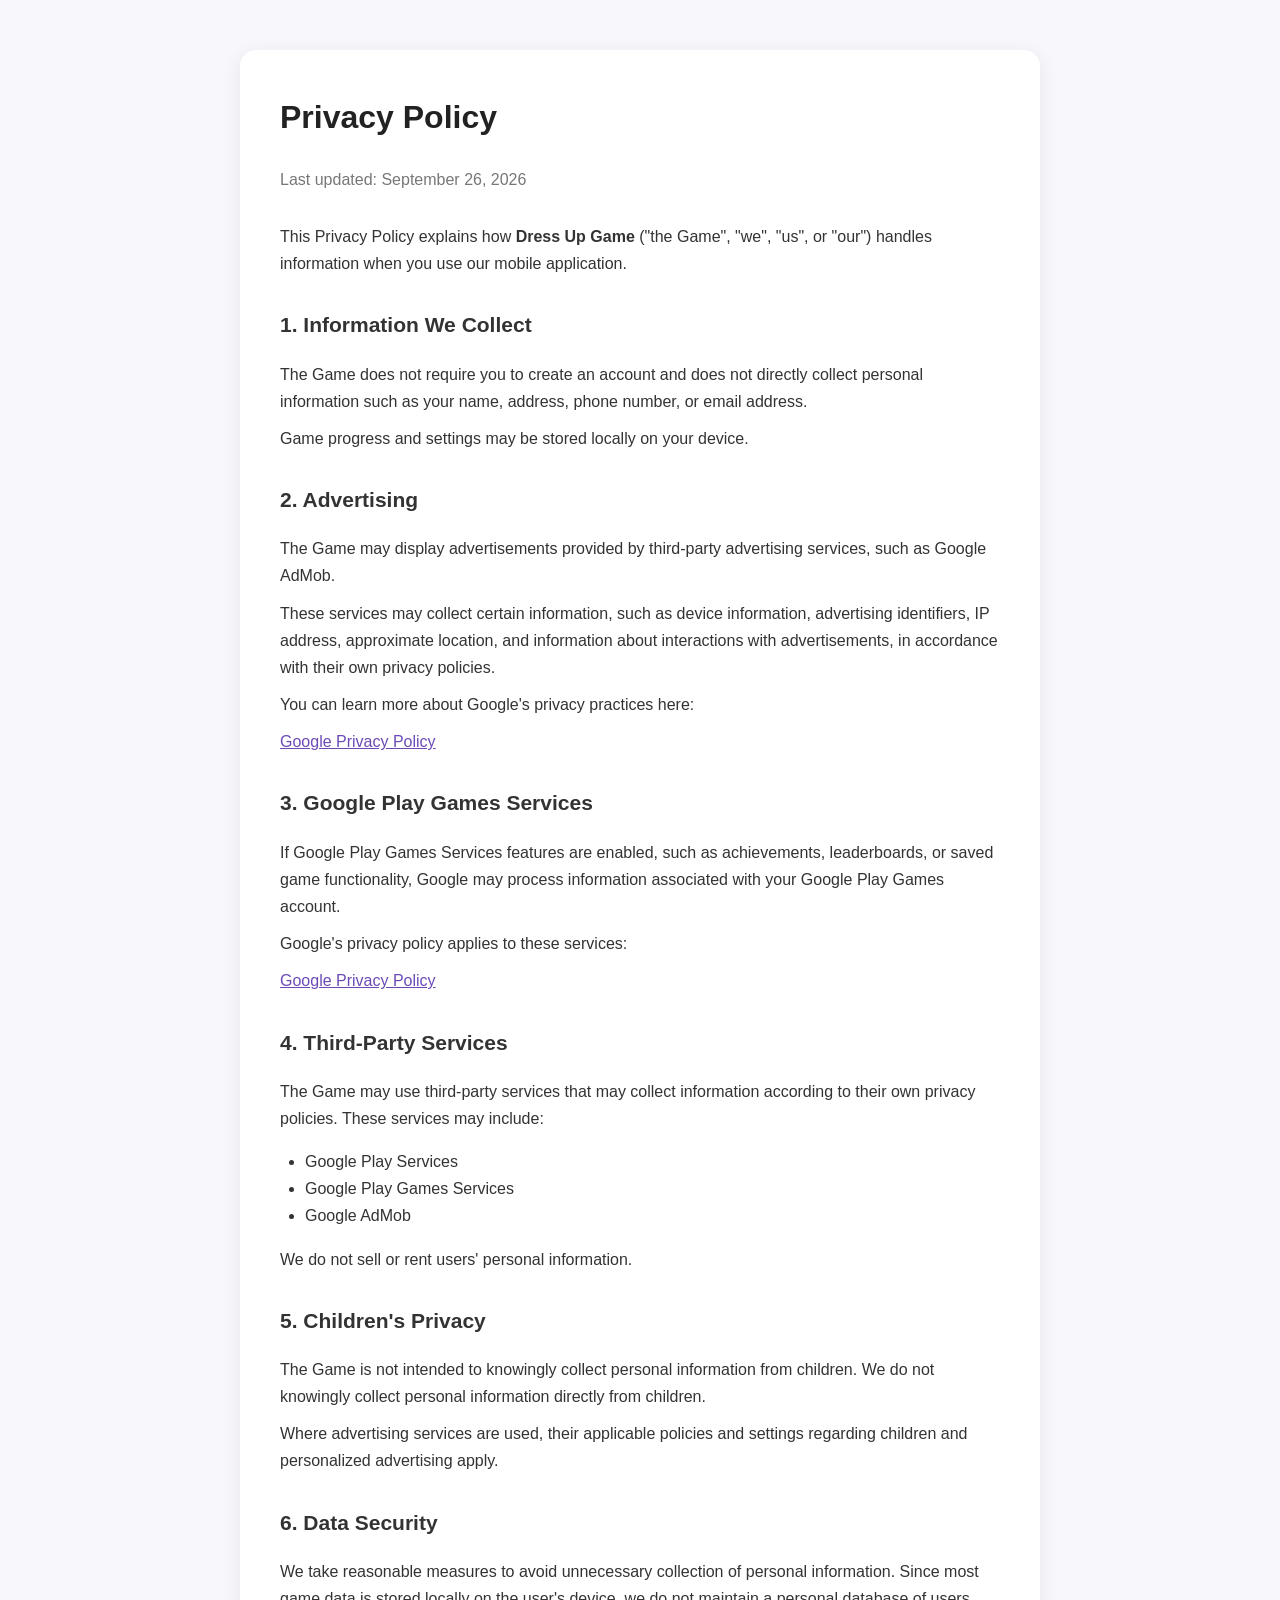
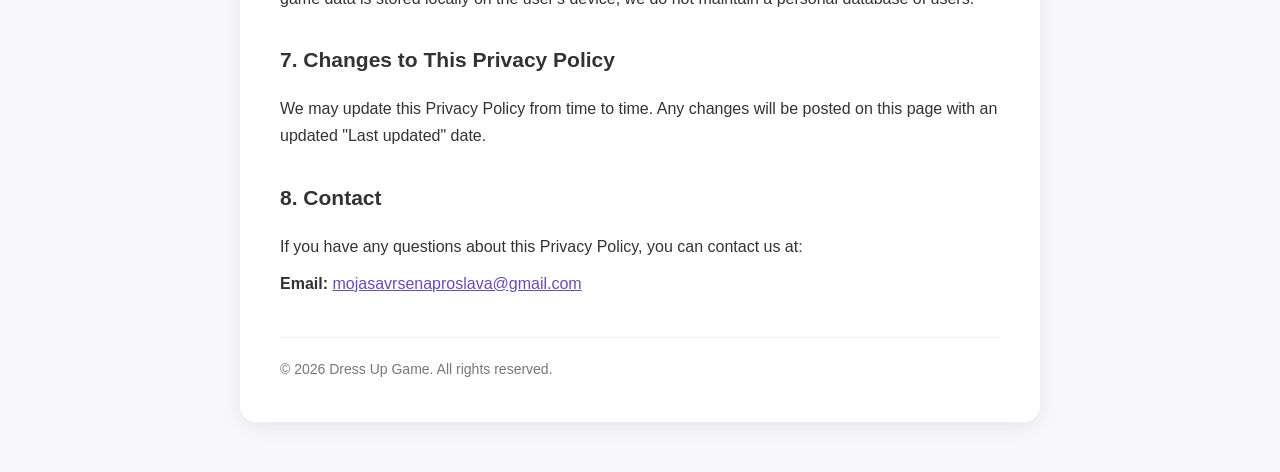
==== privacy.html @ 26f6de02 "Add privacy policy page for Dress Up Game" ====
<!DOCTYPE html>
<html lang="en">
<head>
    <meta charset="UTF-8">
    <meta name="viewport" content="width=device-width, initial-scale=1.0">

    <title>Privacy Policy - Dress Up Game</title>

    <style>
        * {
            box-sizing: border-box;
        }

        body {
            margin: 0;
            padding: 0;
            font-family: Arial, Helvetica, sans-serif;
            background: #f8f7fb;
            color: #333;
            line-height: 1.7;
        }

        .container {
            max-width: 800px;
            margin: 50px auto;
            padding: 40px;
            background: #fff;
            border-radius: 16px;
            box-shadow: 0 4px 20px rgba(0, 0, 0, 0.08);
        }

        h1 {
            margin-top: 0;
            color: #222;
            font-size: 32px;
        }

        h2 {
            margin-top: 30px;
            color: #333;
            font-size: 21px;
        }

        p {
            margin: 10px 0;
        }

        ul {
            padding-left: 25px;
        }

        .date {
            color: #777;
            margin-bottom: 30px;
        }

        a {
            color: #6c4ab6;
        }

        .footer {
            margin-top: 40px;
            padding-top: 20px;
            border-top: 1px solid #eee;
            color: #777;
            font-size: 14px;
        }

        @media (max-width: 600px) {
            .container {
                margin: 20px;
                padding: 25px;
            }

            h1 {
                font-size: 27px;
            }
        }
    </style>
</head>

<body>

<div class="container">

    <h1>Privacy Policy</h1>

    <p class="date">
        Last updated: September 26, 2026
    </p>

    <p>
        This Privacy Policy explains how <strong>Dress Up Game</strong>
        ("the Game", "we", "us", or "our") handles information when you
        use our mobile application.
    </p>

    <h2>1. Information We Collect</h2>

    <p>
        The Game does not require you to create an account and does not
        directly collect personal information such as your name, address,
        phone number, or email address.
    </p>

    <p>
        Game progress and settings may be stored locally on your device.
    </p>

    <h2>2. Advertising</h2>

    <p>
        The Game may display advertisements provided by third-party
        advertising services, such as Google AdMob.
    </p>

    <p>
        These services may collect certain information, such as device
        information, advertising identifiers, IP address, approximate
        location, and information about interactions with advertisements,
        in accordance with their own privacy policies.
    </p>

    <p>
        You can learn more about Google's privacy practices here:
    </p>

    <p>
        <a href="https://policies.google.com/privacy" target="_blank"
           rel="noopener noreferrer">
            Google Privacy Policy
        </a>
    </p>

    <h2>3. Google Play Games Services</h2>

    <p>
        If Google Play Games Services features are enabled, such as
        achievements, leaderboards, or saved game functionality, Google
        may process information associated with your Google Play Games
        account.
    </p>

    <p>
        Google's privacy policy applies to these services:
    </p>

    <p>
        <a href="https://policies.google.com/privacy" target="_blank"
           rel="noopener noreferrer">
            Google Privacy Policy
        </a>
    </p>

    <h2>4. Third-Party Services</h2>

    <p>
        The Game may use third-party services that may collect information
        according to their own privacy policies. These services may include:
    </p>

    <ul>
        <li>Google Play Services</li>
        <li>Google Play Games Services</li>
        <li>Google AdMob</li>
    </ul>

    <p>
        We do not sell or rent users' personal information.
    </p>

    <h2>5. Children's Privacy</h2>

    <p>
        The Game is not intended to knowingly collect personal information
        from children. We do not knowingly collect personal information
        directly from children.
    </p>

    <p>
        Where advertising services are used, their applicable policies and
        settings regarding children and personalized advertising apply.
    </p>

    <h2>6. Data Security</h2>

    <p>
        We take reasonable measures to avoid unnecessary collection of
        personal information. Since most game data is stored locally on
        the user's device, we do not maintain a personal database of users.
    </p>

    <h2>7. Changes to This Privacy Policy</h2>

    <p>
        We may update this Privacy Policy from time to time. Any changes
        will be posted on this page with an updated "Last updated" date.
    </p>

    <h2>8. Contact</h2>

    <p>
        If you have any questions about this Privacy Policy, you can
        contact us at:
    </p>

    <p>
        <strong>Email:</strong>
        <a href="mailto:mojasavrsenaproslava@gmail.com">
            mojasavrsenaproslava@gmail.com
        </a>
    </p>

    <div class="footer">
        &copy; 2026 Dress Up Game. All rights reserved.
    </div>

</div>

</body>
</html>
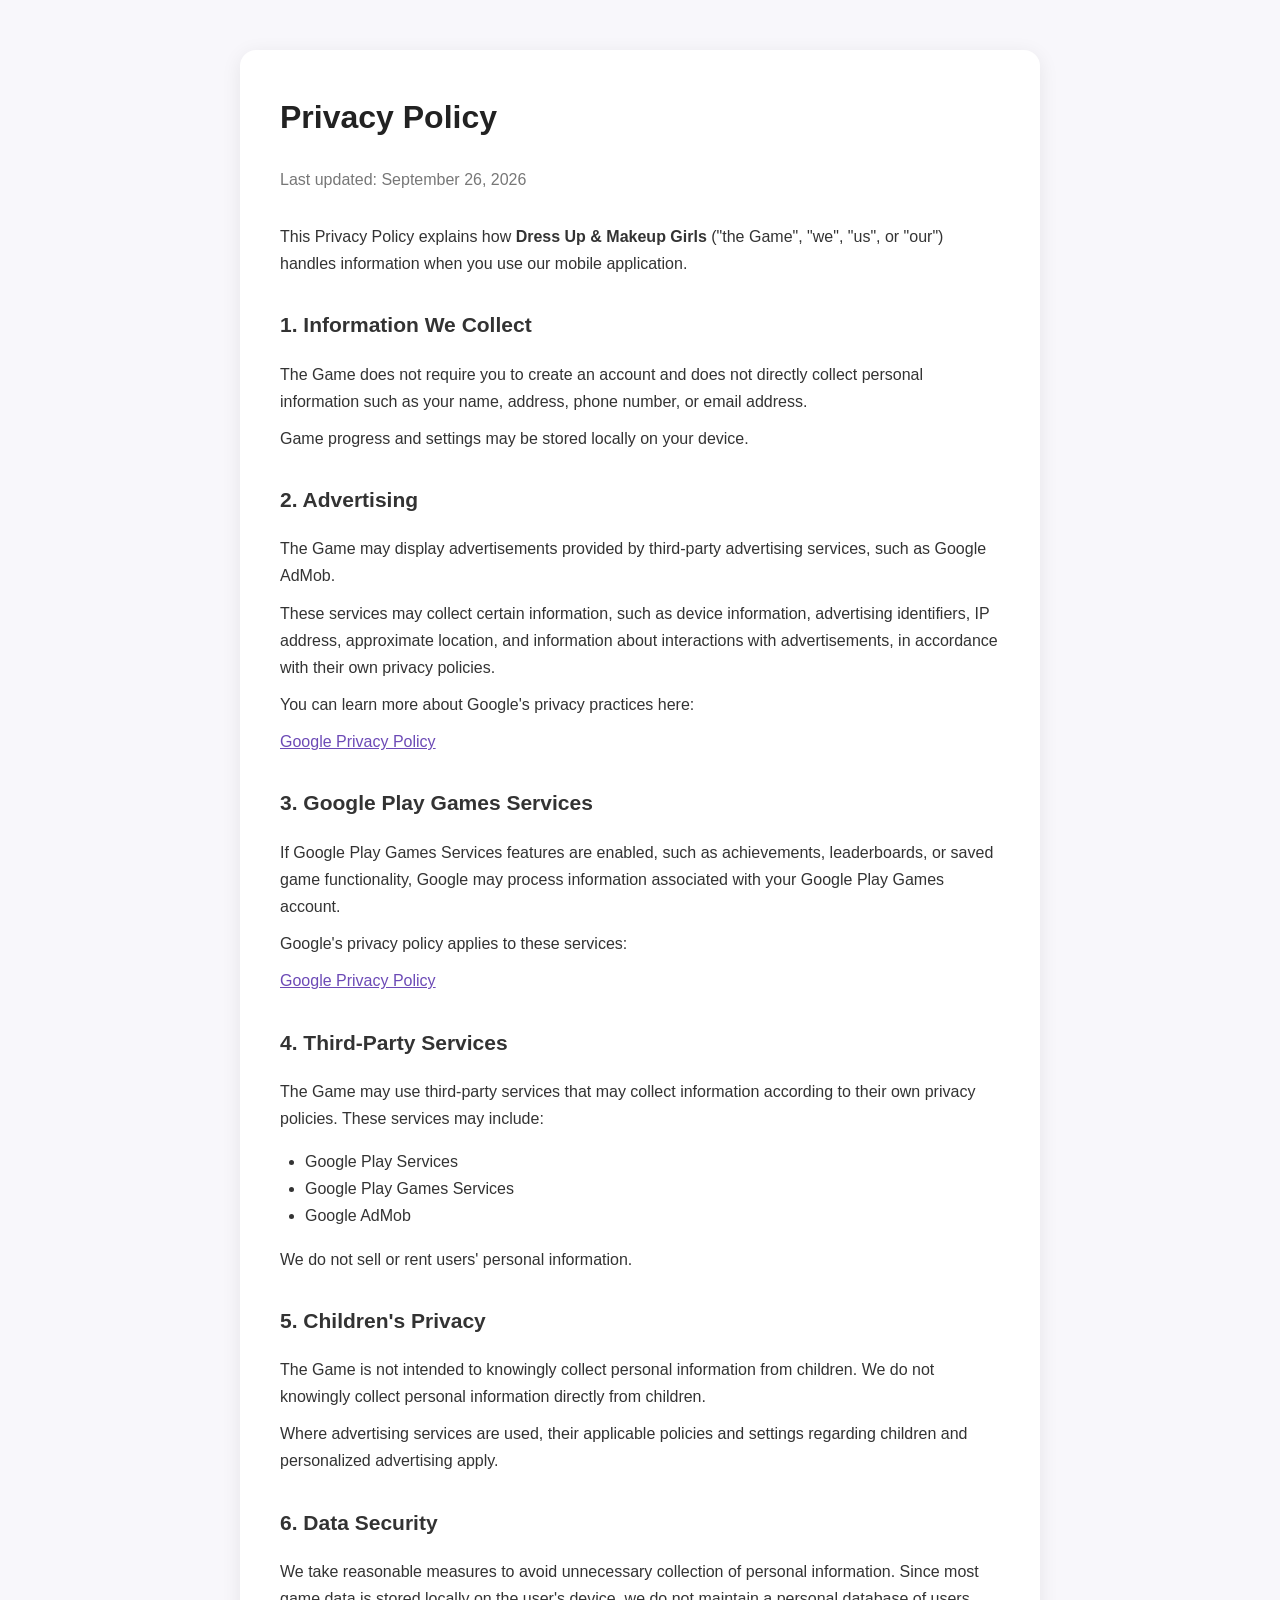
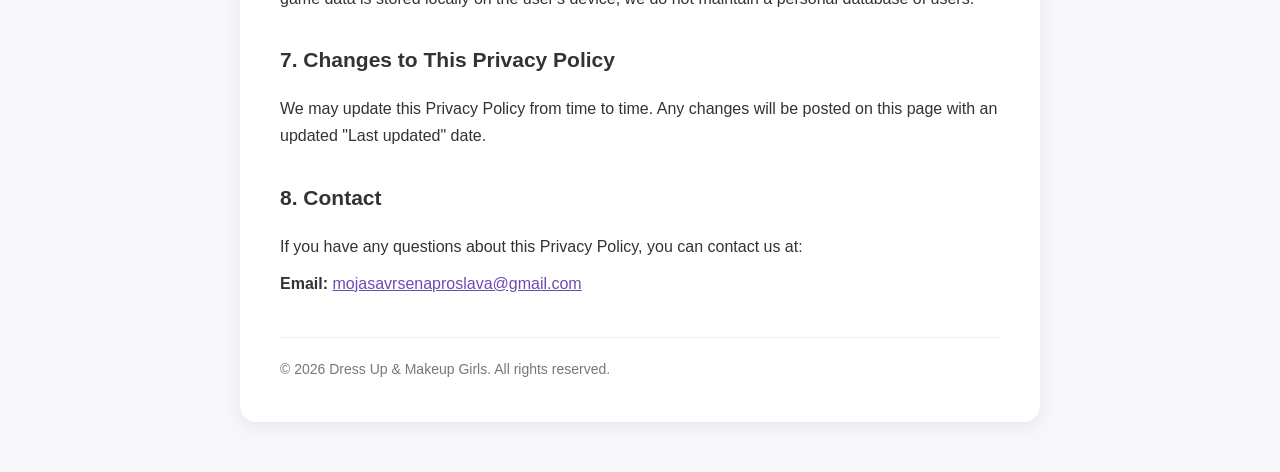
==== commit ae795bf0: "Update title and references to 'Dress Up Game'" ====
--- a/privacy.html
+++ b/privacy.html
@@ -4,7 +4,7 @@
     <meta charset="UTF-8">
     <meta name="viewport" content="width=device-width, initial-scale=1.0">
 
-    <title>Privacy Policy - Dress Up Game</title>
+    <title>Privacy Policy - Dress Up & Makeup Girls</title>
 
     <style>
         * {
@@ -90,7 +90,7 @@
     </p>
 
     <p>
-        This Privacy Policy explains how <strong>Dress Up Game</strong>
+        This Privacy Policy explains how <strong>Dress Up & Makeup Girls</strong>
         ("the Game", "we", "us", or "our") handles information when you
         use our mobile application.
     </p>
@@ -212,7 +212,7 @@
     </p>
 
     <div class="footer">
-        &copy; 2026 Dress Up Game. All rights reserved.
+        &copy; 2026 Dress Up & Makeup Girls. All rights reserved.
     </div>
 
 </div>
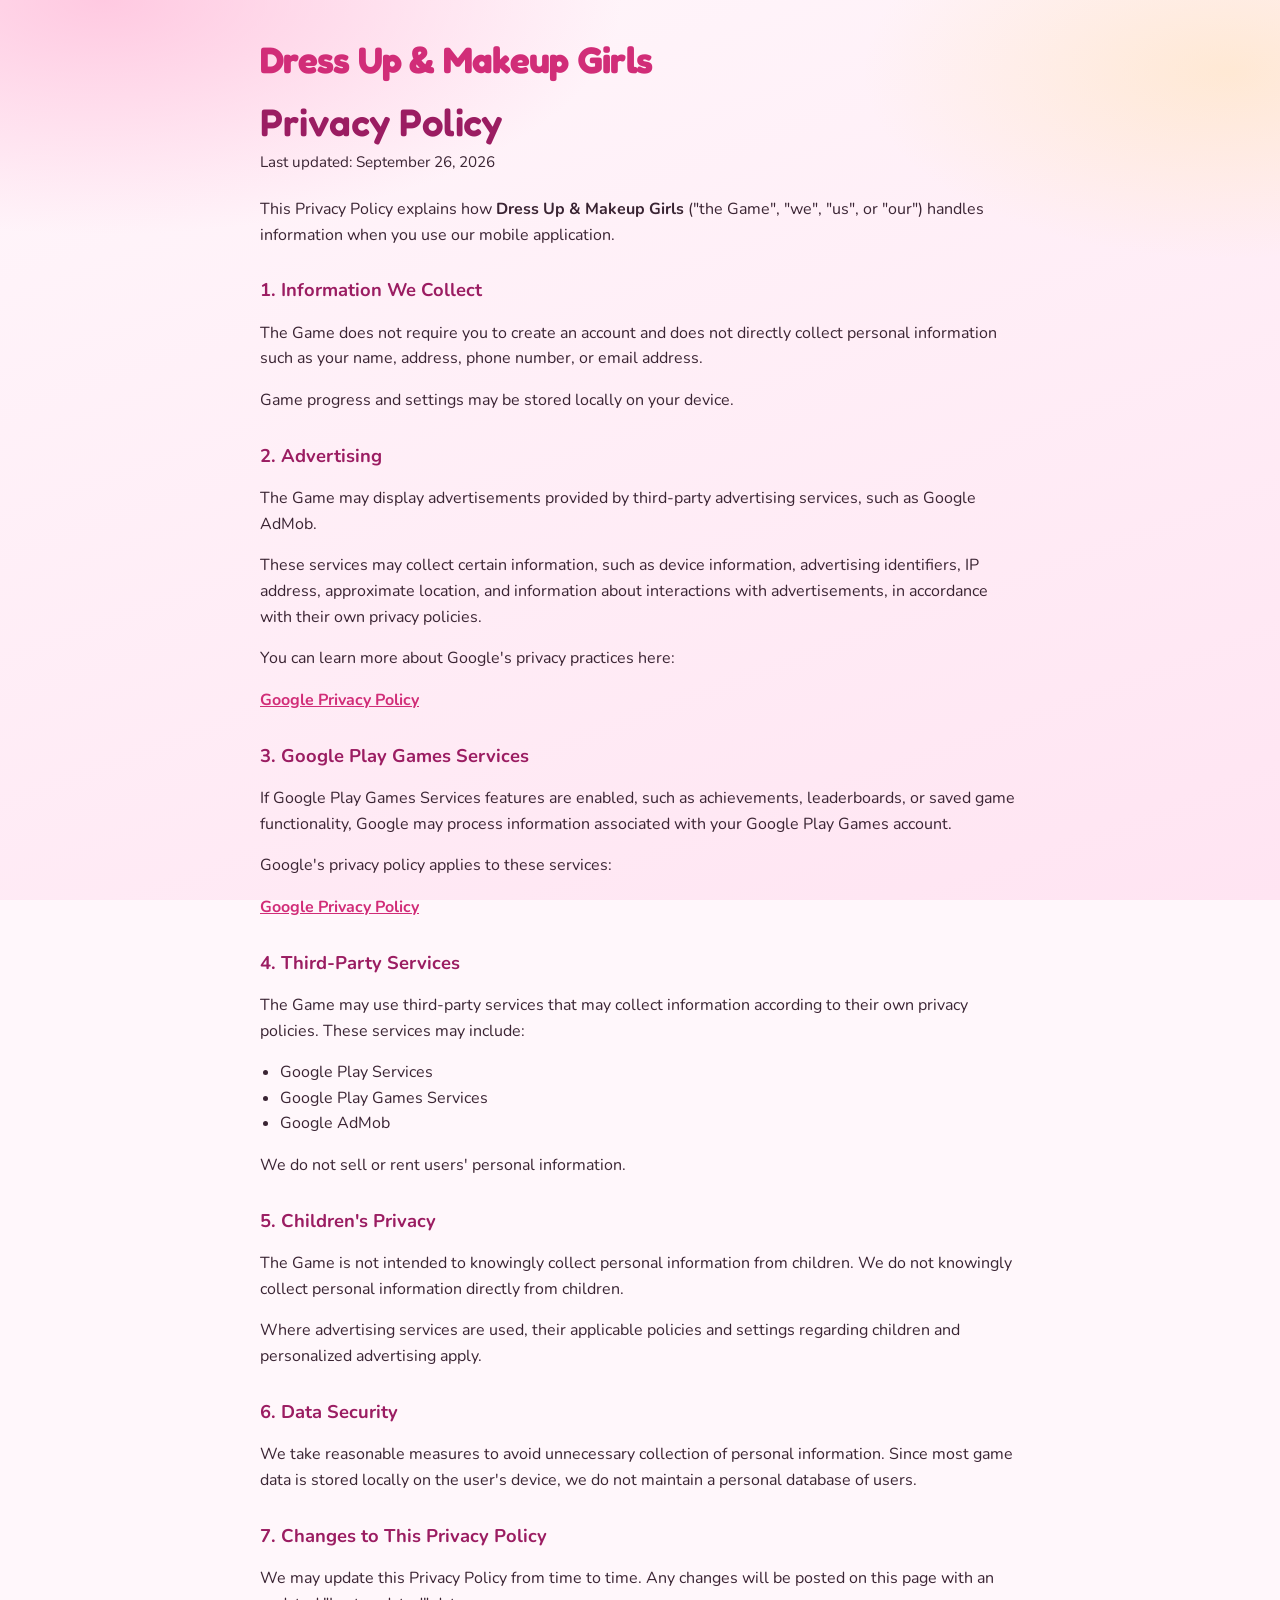
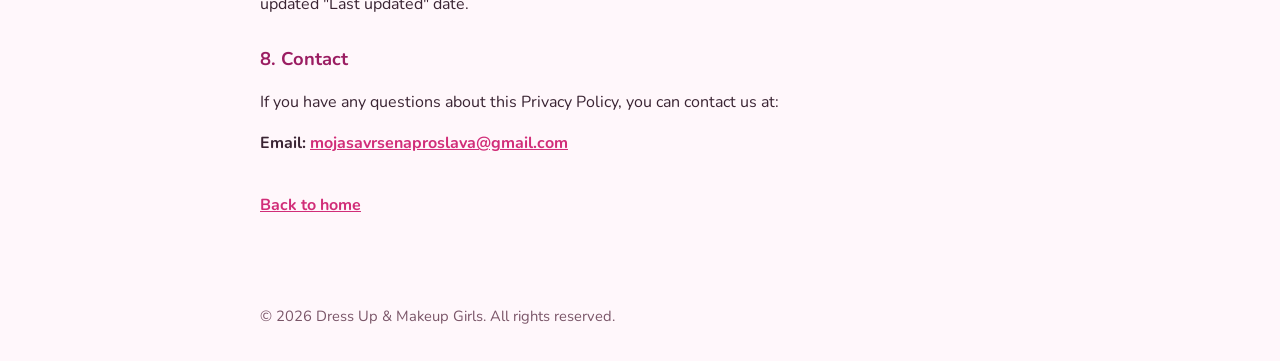
==== commit 80bab219: "style changes" ====
--- a/privacy.html
+++ b/privacy.html
@@ -1,221 +1,150 @@
 <!DOCTYPE html>
 <html lang="en">
-<head>
-    <meta charset="UTF-8">
-    <meta name="viewport" content="width=device-width, initial-scale=1.0">
+  <head>
+    <meta charset="utf-8" />
+    <meta name="viewport" content="width=device-width, initial-scale=1" />
+    <title>Privacy Policy - Dress Up &amp; Makeup Girls</title>
+    <link rel="icon" href="images/app-logo.png" type="image/png" />
+    <link rel="preconnect" href="https://fonts.googleapis.com" />
+    <link rel="preconnect" href="https://fonts.gstatic.com" crossorigin />
+    <link
+      href="https://fonts.googleapis.com/css2?family=Fredoka:wght@500;600&family=Nunito:wght@400;700&display=swap"
+      rel="stylesheet"
+    />
+    <link rel="stylesheet" href="styles.css" />
+  </head>
+  <body>
+    <div class="bg" aria-hidden="true"></div>
+    <main class="shell doc">
+      <p class="brand"><a href="index.html">Dress Up &amp; Makeup Girls</a></p>
+      <h1>Privacy Policy</h1>
+      <p class="meta">Last updated: September 26, 2026</p>
 
-    <title>Privacy Policy - Dress Up & Makeup Girls</title>
-
-    <style>
-        * {
-            box-sizing: border-box;
-        }
-
-        body {
-            margin: 0;
-            padding: 0;
-            font-family: Arial, Helvetica, sans-serif;
-            background: #f8f7fb;
-            color: #333;
-            line-height: 1.7;
-        }
-
-        .container {
-            max-width: 800px;
-            margin: 50px auto;
-            padding: 40px;
-            background: #fff;
-            border-radius: 16px;
-            box-shadow: 0 4px 20px rgba(0, 0, 0, 0.08);
-        }
-
-        h1 {
-            margin-top: 0;
-            color: #222;
-            font-size: 32px;
-        }
-
-        h2 {
-            margin-top: 30px;
-            color: #333;
-            font-size: 21px;
-        }
-
-        p {
-            margin: 10px 0;
-        }
-
-        ul {
-            padding-left: 25px;
-        }
-
-        .date {
-            color: #777;
-            margin-bottom: 30px;
-        }
-
-        a {
-            color: #6c4ab6;
-        }
-
-        .footer {
-            margin-top: 40px;
-            padding-top: 20px;
-            border-top: 1px solid #eee;
-            color: #777;
-            font-size: 14px;
-        }
-
-        @media (max-width: 600px) {
-            .container {
-                margin: 20px;
-                padding: 25px;
-            }
-
-            h1 {
-                font-size: 27px;
-            }
-        }
-    </style>
-</head>
-
-<body>
-
-<div class="container">
-
-    <h1>Privacy Policy</h1>
-
-    <p class="date">
-        Last updated: September 26, 2026
-    </p>
-
-    <p>
-        This Privacy Policy explains how <strong>Dress Up & Makeup Girls</strong>
+      <p>
+        This Privacy Policy explains how <strong>Dress Up &amp; Makeup Girls</strong>
         ("the Game", "we", "us", or "our") handles information when you
         use our mobile application.
-    </p>
+      </p>
 
-    <h2>1. Information We Collect</h2>
+      <h2>1. Information We Collect</h2>
 
-    <p>
+      <p>
         The Game does not require you to create an account and does not
         directly collect personal information such as your name, address,
         phone number, or email address.
-    </p>
+      </p>
 
-    <p>
+      <p>
         Game progress and settings may be stored locally on your device.
-    </p>
+      </p>
 
-    <h2>2. Advertising</h2>
+      <h2>2. Advertising</h2>
 
-    <p>
+      <p>
         The Game may display advertisements provided by third-party
         advertising services, such as Google AdMob.
-    </p>
+      </p>
 
-    <p>
+      <p>
         These services may collect certain information, such as device
         information, advertising identifiers, IP address, approximate
         location, and information about interactions with advertisements,
         in accordance with their own privacy policies.
-    </p>
+      </p>
 
-    <p>
+      <p>
         You can learn more about Google's privacy practices here:
-    </p>
+      </p>
 
-    <p>
-        <a href="https://policies.google.com/privacy" target="_blank"
-           rel="noopener noreferrer">
-            Google Privacy Policy
+      <p>
+        <a href="https://policies.google.com/privacy" target="_blank" rel="noopener noreferrer">
+          Google Privacy Policy
         </a>
-    </p>
+      </p>
 
-    <h2>3. Google Play Games Services</h2>
+      <h2>3. Google Play Games Services</h2>
 
-    <p>
+      <p>
         If Google Play Games Services features are enabled, such as
         achievements, leaderboards, or saved game functionality, Google
         may process information associated with your Google Play Games
         account.
-    </p>
+      </p>
 
-    <p>
+      <p>
         Google's privacy policy applies to these services:
-    </p>
+      </p>
 
-    <p>
-        <a href="https://policies.google.com/privacy" target="_blank"
-           rel="noopener noreferrer">
-            Google Privacy Policy
+      <p>
+        <a href="https://policies.google.com/privacy" target="_blank" rel="noopener noreferrer">
+          Google Privacy Policy
         </a>
-    </p>
+      </p>
 
-    <h2>4. Third-Party Services</h2>
+      <h2>4. Third-Party Services</h2>
 
-    <p>
+      <p>
         The Game may use third-party services that may collect information
         according to their own privacy policies. These services may include:
-    </p>
+      </p>
 
-    <ul>
+      <ul>
         <li>Google Play Services</li>
         <li>Google Play Games Services</li>
         <li>Google AdMob</li>
-    </ul>
+      </ul>
 
-    <p>
+      <p>
         We do not sell or rent users' personal information.
-    </p>
+      </p>
 
-    <h2>5. Children's Privacy</h2>
+      <h2>5. Children's Privacy</h2>
 
-    <p>
+      <p>
         The Game is not intended to knowingly collect personal information
         from children. We do not knowingly collect personal information
         directly from children.
-    </p>
+      </p>
 
-    <p>
+      <p>
         Where advertising services are used, their applicable policies and
         settings regarding children and personalized advertising apply.
-    </p>
+      </p>
 
-    <h2>6. Data Security</h2>
+      <h2>6. Data Security</h2>
 
-    <p>
+      <p>
         We take reasonable measures to avoid unnecessary collection of
         personal information. Since most game data is stored locally on
         the user's device, we do not maintain a personal database of users.
-    </p>
+      </p>
 
-    <h2>7. Changes to This Privacy Policy</h2>
+      <h2>7. Changes to This Privacy Policy</h2>
 
-    <p>
+      <p>
         We may update this Privacy Policy from time to time. Any changes
         will be posted on this page with an updated "Last updated" date.
-    </p>
+      </p>
 
-    <h2>8. Contact</h2>
+      <h2>8. Contact</h2>
 
-    <p>
+      <p>
         If you have any questions about this Privacy Policy, you can
         contact us at:
-    </p>
+      </p>
 
-    <p>
+      <p>
         <strong>Email:</strong>
         <a href="mailto:mojasavrsenaproslava@gmail.com">
-            mojasavrsenaproslava@gmail.com
+          mojasavrsenaproslava@gmail.com
         </a>
-    </p>
+      </p>
 
-    <div class="footer">
-        &copy; 2026 Dress Up & Makeup Girls. All rights reserved.
-    </div>
+      <p class="back"><a href="index.html">Back to home</a></p>
+    </main>
 
-</div>
-
-</body>
+    <footer>
+      <p>&copy; 2026 Dress Up &amp; Makeup Girls. All rights reserved.</p>
+    </footer>
+  </body>
 </html>
--- a/styles.css
+++ b/styles.css
@@ -0,0 +1,399 @@
+:root {
+  --primary: #ff4f9a;
+  --primary-dark: #d12d78;
+  --deep: #9b1d62;
+  --blush: #ffd6ea;
+  --soft-pink: #fff0f7;
+  --background: #fff7fb;
+  --surface: #ffffff;
+  --text: #3a2433;
+  --text-secondary: #7a5568;
+  --shadow: 0 16px 40px rgba(209, 45, 120, 0.14);
+  --font-display: "Fredoka", "Trebuchet MS", sans-serif;
+  --font-body: "Nunito", "Segoe UI", sans-serif;
+}
+
+* {
+  box-sizing: border-box;
+}
+
+html,
+body {
+  margin: 0;
+  min-height: 100%;
+}
+
+body {
+  font-family: var(--font-body);
+  color: var(--text);
+  background: var(--background);
+  line-height: 1.6;
+}
+
+img {
+  max-width: 100%;
+  height: auto;
+  display: block;
+}
+
+.bg {
+  position: fixed;
+  inset: 0;
+  z-index: -1;
+  background:
+    radial-gradient(ellipse 70% 45% at 8% 0%, rgba(255, 182, 214, 0.7), transparent 58%),
+    radial-gradient(ellipse 55% 40% at 96% 8%, rgba(255, 214, 120, 0.28), transparent 52%),
+    linear-gradient(160deg, #fff7fb 0%, #ffe4f2 100%);
+}
+
+@keyframes fadeUp {
+  from {
+    opacity: 0;
+    transform: translateY(18px);
+  }
+  to {
+    opacity: 1;
+    transform: translateY(0);
+  }
+}
+
+@keyframes softPulse {
+  0%,
+  100% {
+    transform: scale(1);
+  }
+  50% {
+    transform: scale(1.03);
+  }
+}
+
+@keyframes driftIn {
+  from {
+    opacity: 0;
+    transform: translateX(24px) scale(0.98);
+  }
+  to {
+    opacity: 1;
+    transform: translateX(0) scale(1);
+  }
+}
+
+.hero {
+  display: grid;
+  grid-template-columns: 1fr;
+  gap: 1.75rem;
+  width: min(1120px, 100%);
+  margin: 0 auto;
+  padding: 2rem 1.25rem 1.25rem;
+  align-items: center;
+}
+
+.hero-copy {
+  animation: fadeUp 0.7s ease both;
+}
+
+.app-icon {
+  width: 96px;
+  height: 96px;
+  border-radius: 24px;
+  margin-bottom: 1rem;
+  object-fit: cover;
+  box-shadow: var(--shadow);
+  animation: softPulse 3.2s ease-in-out infinite;
+}
+
+.brand {
+  margin: 0 0 0.5rem;
+  font-family: var(--font-display);
+  font-size: clamp(2.1rem, 5.4vw, 3.4rem);
+  font-weight: 600;
+  letter-spacing: -0.02em;
+  line-height: 1.08;
+  color: var(--deep);
+}
+
+.brand a {
+  color: inherit;
+  text-decoration: none;
+}
+
+.hero h1 {
+  margin: 0 0 0.75rem;
+  font-family: var(--font-body);
+  font-size: clamp(1.15rem, 2.4vw, 1.45rem);
+  line-height: 1.4;
+  font-weight: 700;
+  color: var(--text);
+}
+
+.lead {
+  margin: 0 0 1.35rem;
+  max-width: 34rem;
+  color: var(--text-secondary);
+  font-size: 1.05rem;
+}
+
+.play-badge {
+  display: inline-flex;
+  align-items: center;
+  line-height: 0;
+  border-radius: 12px;
+  transition: transform 0.25s ease, filter 0.25s ease;
+}
+
+.play-badge img {
+  width: 180px;
+  height: auto;
+  margin: -8px -12px;
+}
+
+.play-badge:hover,
+.play-badge:focus-visible {
+  transform: translateY(-2px);
+  filter: brightness(1.03);
+}
+
+.hero-visual {
+  animation: driftIn 0.9s 0.12s ease both;
+}
+
+.hero-visual img {
+  width: 100%;
+  border-radius: 28px;
+  box-shadow: var(--shadow);
+}
+
+@media (min-width: 900px) {
+  .hero {
+    grid-template-columns: minmax(280px, 0.85fr) minmax(0, 1.2fr);
+    gap: 2.5rem;
+    padding: 3rem 1.5rem 1.5rem;
+  }
+
+  .app-icon {
+    width: 112px;
+    height: 112px;
+  }
+}
+
+.gallery {
+  width: min(1120px, calc(100% - 2rem));
+  margin: 0.5rem auto 2.5rem;
+  animation: fadeUp 0.8s 0.2s ease both;
+}
+
+.gallery-intro {
+  margin-bottom: 1.25rem;
+}
+
+.gallery-intro h2,
+.cta-title {
+  margin: 0 0 0.3rem;
+  font-family: var(--font-display);
+  font-size: clamp(1.7rem, 3.4vw, 2.2rem);
+  color: var(--deep);
+  font-weight: 600;
+}
+
+.gallery-intro p {
+  margin: 0;
+  color: var(--text-secondary);
+}
+
+.gallery-grid {
+  display: grid;
+  grid-template-columns: repeat(2, minmax(0, 1fr));
+  gap: 0.85rem;
+}
+
+@media (min-width: 900px) {
+  .gallery-grid {
+    grid-template-columns: repeat(4, minmax(0, 1fr));
+    gap: 1.1rem;
+  }
+}
+
+.card {
+  display: flex;
+  flex-direction: column;
+  background: var(--surface);
+  border-radius: 22px;
+  overflow: hidden;
+  text-decoration: none;
+  color: inherit;
+  box-shadow: 0 10px 28px rgba(209, 45, 120, 0.1);
+  transition: transform 0.3s ease, box-shadow 0.3s ease;
+}
+
+.card img {
+  width: 100%;
+  aspect-ratio: 1;
+  object-fit: cover;
+}
+
+.card .caption {
+  padding: 0.85rem 0.95rem 1rem;
+}
+
+.card h3 {
+  margin: 0 0 0.2rem;
+  font-family: var(--font-display);
+  font-size: 1.05rem;
+  font-weight: 600;
+  color: var(--deep);
+}
+
+.card p {
+  margin: 0;
+  font-size: 0.92rem;
+  color: var(--text-secondary);
+}
+
+.card:hover,
+.card:focus-visible {
+  transform: translateY(-4px);
+  box-shadow: var(--shadow);
+}
+
+.cta-band {
+  width: min(1120px, calc(100% - 2rem));
+  margin: 0 auto 2.5rem;
+  padding: 1.75rem 0 0.25rem;
+  display: flex;
+  flex-direction: column;
+  align-items: flex-start;
+  gap: 0.85rem;
+  border-top: 1px solid rgba(255, 79, 154, 0.22);
+}
+
+.cta-band p {
+  margin: 0;
+  color: var(--text-secondary);
+}
+
+.btn {
+  display: inline-flex;
+  align-items: center;
+  justify-content: center;
+  min-height: 2.85rem;
+  padding: 0.7rem 1.25rem;
+  border-radius: 999px;
+  text-decoration: none;
+  font-weight: 700;
+  font-size: 0.98rem;
+}
+
+.btn.ghost {
+  color: var(--deep);
+  background: var(--surface);
+  border: 1px solid rgba(255, 79, 154, 0.4);
+  box-shadow: 0 8px 18px rgba(209, 45, 120, 0.08);
+}
+
+.btn.ghost:hover,
+.btn.ghost:focus-visible {
+  background: #fff0f7;
+}
+
+footer {
+  width: min(1120px, calc(100% - 2rem));
+  margin: 0 auto 2rem;
+  color: var(--text-secondary);
+  font-size: 0.92rem;
+}
+
+.links {
+  display: flex;
+  flex-wrap: wrap;
+  gap: 0.75rem 1.35rem;
+  margin-bottom: 0.65rem;
+}
+
+.links a,
+.doc a,
+.back a {
+  color: var(--primary-dark);
+  font-weight: 700;
+}
+
+.links a:hover,
+.doc a:hover,
+.back a:hover {
+  color: var(--deep);
+}
+
+.shell {
+  width: min(760px, calc(100% - 2rem));
+  margin: 0 auto;
+  padding: 2.5rem 0 3.5rem;
+}
+
+.shell .brand {
+  margin: 0 0 1.25rem;
+  font-size: clamp(1.7rem, 4vw, 2.3rem);
+}
+
+.doc h1 {
+  margin: 0 0 0.4rem;
+  font-family: var(--font-display);
+  font-size: clamp(1.8rem, 4vw, 2.4rem);
+  font-weight: 600;
+  color: var(--deep);
+  line-height: 1.15;
+}
+
+.doc h2 {
+  margin: 1.7rem 0 0.45rem;
+  font-size: 1.15rem;
+  color: var(--deep);
+}
+
+.doc p,
+.doc li {
+  color: var(--text);
+}
+
+.doc ul {
+  padding-left: 1.25rem;
+}
+
+.meta {
+  margin: 0 0 1.4rem;
+  color: var(--text-secondary);
+  font-size: 0.95rem;
+}
+
+.back {
+  margin-top: 2.25rem;
+}
+
+.doc ~ footer,
+.shell + footer {
+  width: min(760px, calc(100% - 2rem));
+}
+
+@media (max-width: 520px) {
+  .card .caption {
+    padding: 0.7rem 0.75rem 0.85rem;
+  }
+
+  .card h3 {
+    font-size: 0.95rem;
+  }
+
+  .card p {
+    font-size: 0.82rem;
+  }
+}
+
+@media (prefers-reduced-motion: reduce) {
+  .hero-copy,
+  .hero-visual,
+  .gallery,
+  .app-icon,
+  .card,
+  .play-badge {
+    animation: none;
+    transition: none;
+  }
+}
